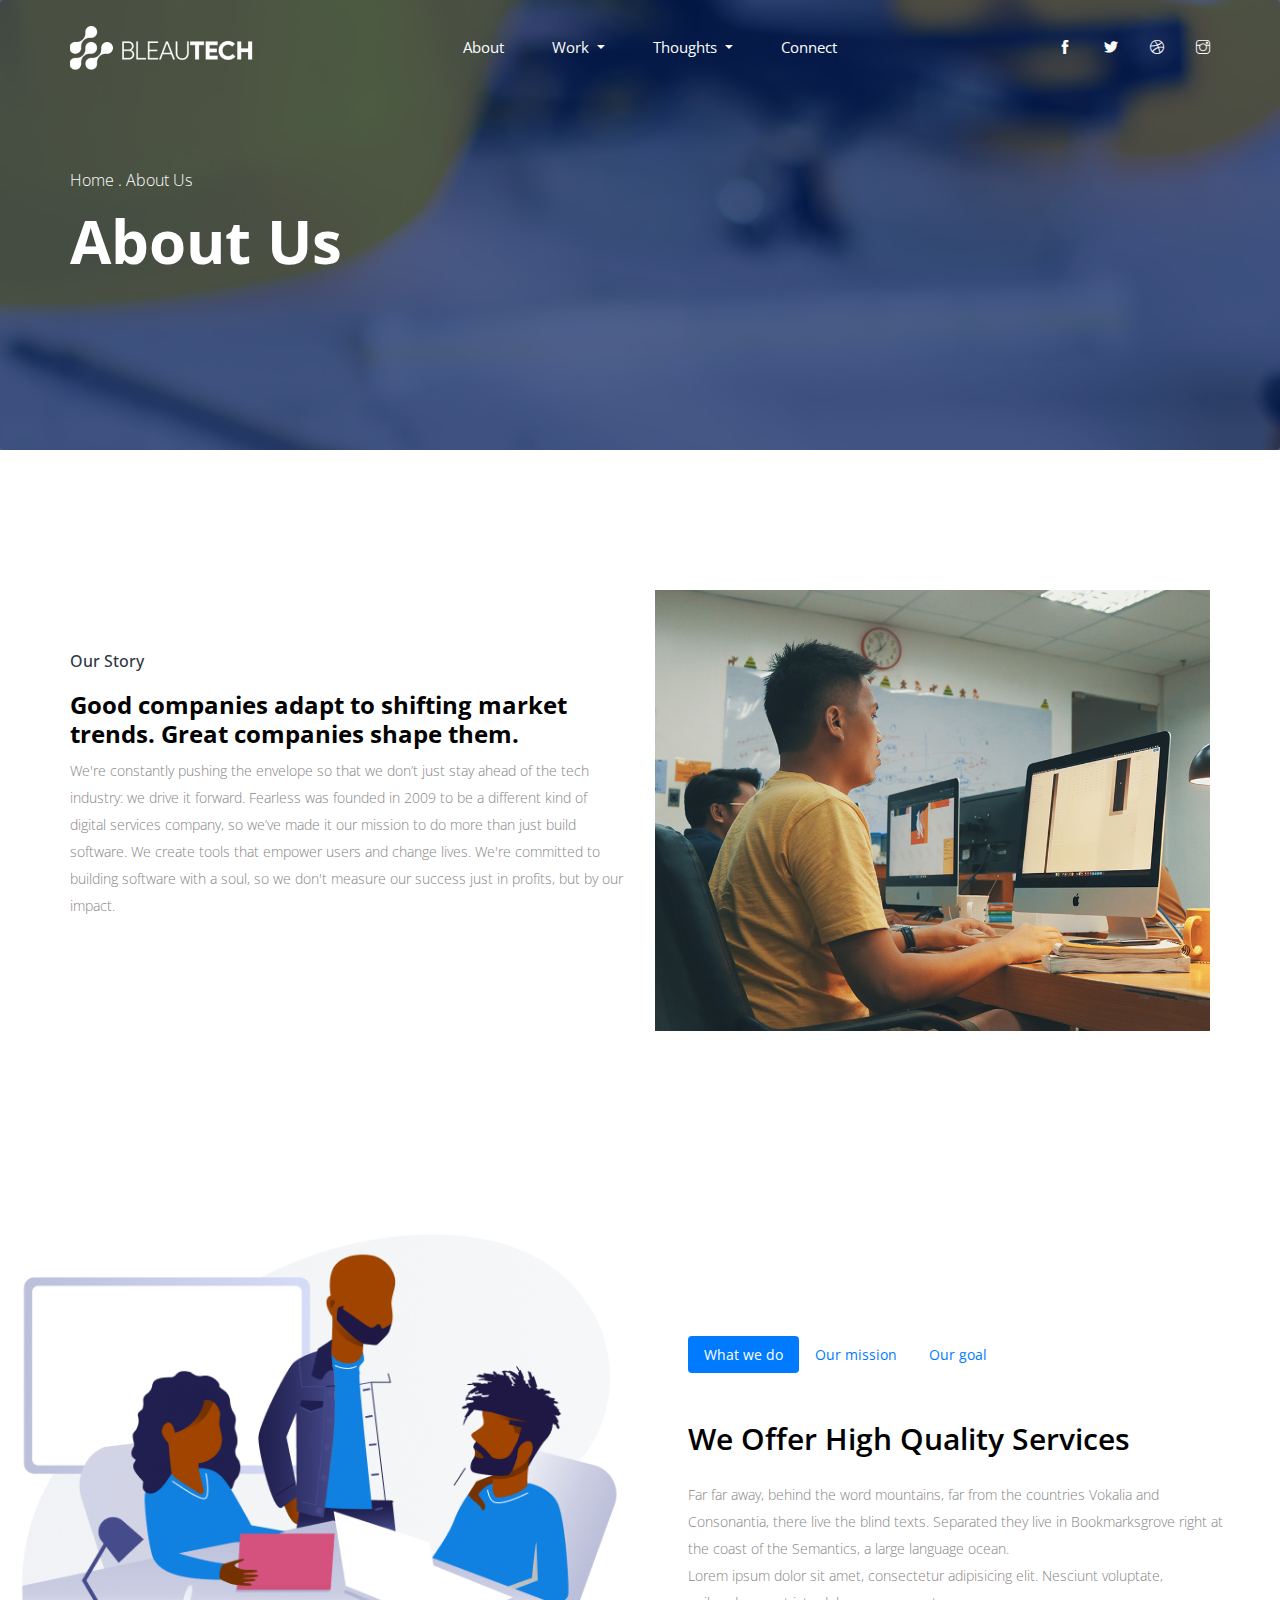
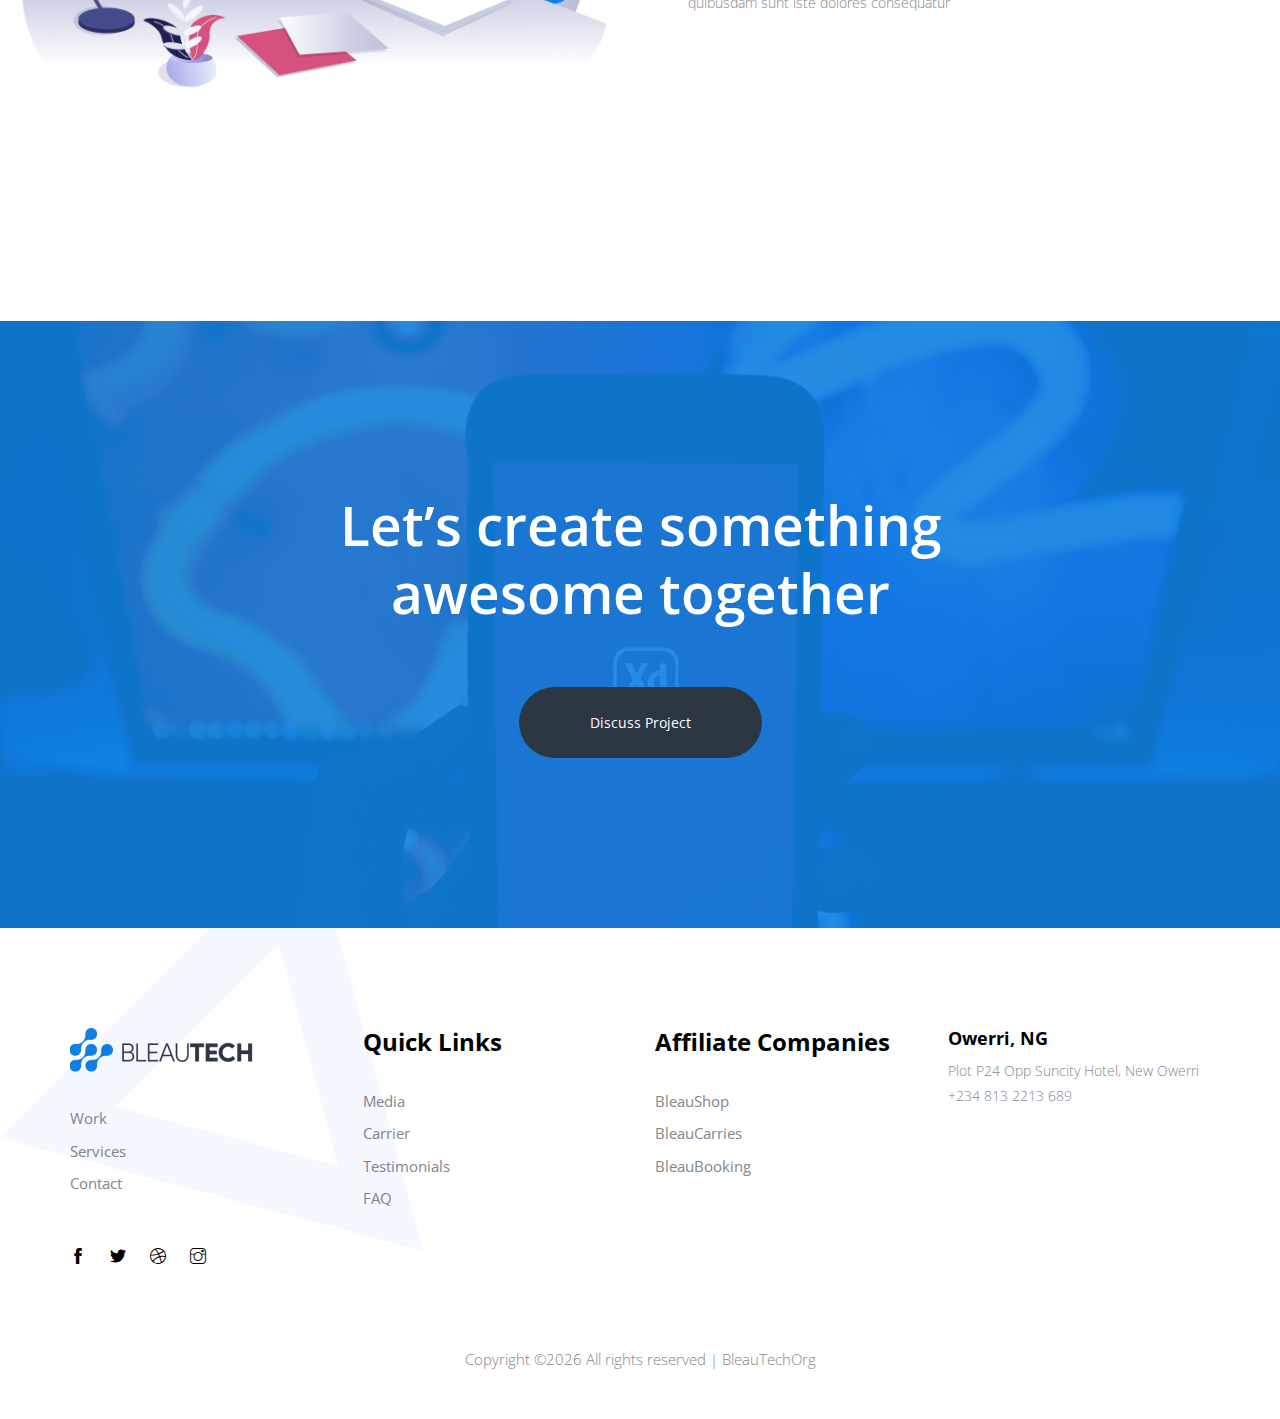
==== about.html @ 568aea18 "Merge pull request #17 from BleauTech/frontend" ====
<!DOCTYPE html>
<html lang="en">
  <head>
    <!-- Required meta tags -->
    <meta charset="utf-8" />
    <meta
      name="viewport"
      content="width=device-width, initial-scale=1, shrink-to-fit=no"
    />
    <title>Bleautech</title>
    <link rel="icon" href="img/Bleau icon.png" />
    <!-- Bootstrap CSS -->
    <link rel="stylesheet" href="css/bootstrap.min.css" />
    <!-- animate CSS -->
    <link rel="stylesheet" href="css/animate.css" />
    <!-- owl carousel CSS -->
    <link rel="stylesheet" href="css/owl.carousel.min.css" />
    <!-- themify CSS -->
    <link rel="stylesheet" href="css/themify-icons.css" />
    <!-- flaticon CSS -->
    <link rel="stylesheet" href="css/flaticon.css" />
    <!-- font awesome CSS -->
    <link rel="stylesheet" href="css/magnific-popup.css" />
    <!-- swiper CSS -->
    <link rel="stylesheet" href="css/slick.css" />
    <!-- style CSS -->
    <link rel="stylesheet" href="css/style.css" />
  </head>

  <body>
  <!--::header part start::-->
  <header class="main_menu home_menu">
    <div class="container">
      <div class="row align-items-center">
        <div class="col-lg-12">
          <nav class="navbar navbar-expand-lg navbar-light">
            <a class="navbar-brand" href="index.html">
              <img src="img/Bleaulogo 1.png" alt="logo" />
            </a>
            <button
              class="navbar-toggler"
              type="button"
              data-toggle="collapse"
              data-target="#navbarSupportedContent"
              aria-controls="navbarSupportedContent"
              aria-expanded="false"
              aria-label="Toggle navigation"
            >
              <span class="ti-menu"></span>
            </button>

            <div
              class="collapse navbar-collapse main-menu-item justify-content-center"
              id="navbarSupportedContent"
            >
              <ul class="navbar-nav align-items-center">
                <li class="nav-item">
                  <a class="nav-link" href="about.html">About</a>
                </li>
                <li class="nav-item dropdown">
                  <a
                    class="nav-link dropdown-toggle"
                    href="blog.html"
                    id="navbarDropdown"
                    role="button"
                    data-toggle="dropdown"
                    aria-haspopup="true"
                    aria-expanded="false"
                  >
                    Work
                  </a>
                  <div class="dropdown-menu" aria-labelledby="navbarDropdown">
                    <a class="dropdown-item" href="services.html">Services</a>
                    <a class="dropdown-item" href="project.html"
                      >Projects</a
                    >
                    </div>
                </li>
                <li class="nav-item dropdown">
                  <a
                    class="nav-link dropdown-toggle"
                    href="blog.html"
                    id="navbarDropdown"
                    role="button"
                    data-toggle="dropdown"
                    aria-haspopup="true"
                    aria-expanded="false"
                  >
                    Thoughts
                  </a>
                  <div class="dropdown-menu" aria-labelledby="navbarDropdown">
                    <a class="dropdown-item" href="single-blog.html">Playbook</a>
                    <a class="dropdown-item" href="blog.html"
                      >Blog</a
                    >
                    </div>
                </li>
                <li class="nav-item">
                  <a class="nav-link" href="contact.html">Connect</a>
                </li>
              </ul>
            </div>
            <div class="social_icon d-none d-lg-block">
              <a href="#"><i class="ti-facebook"></i></a>
              <a href="#"><i class="ti-twitter-alt"></i></a>
              <a href="#"><i class="ti-dribbble"></i></a>
              <a href="#"><i class="ti-instagram"></i></a>
            </div>
          </nav>
        </div>
      </div>
    </div>
  </header>
  <!-- Header part end-->

    <!-- breadcrumb start-->
    <section class="breadcrumb breadcrumb_bg align-items-center">
        <div class="container">
            <div class="row align-items-center justify-content-between">
                <div class="col-sm-6">
                    <div class="breadcrumb_tittle">
                        <p>home . about us</p>
                        <h2>about us</h2>
                    </div>
                </div>
            </div>
        </div>
    </section>
    <!-- breadcrumb start-->
  
    <!-- about part start-->
    <section class="about_part section_padding">
      <div class="container">
        <div class="row align-items-center justify-content-between">
          <div class="col-md-6">
            <div class="about_part_text">
              <h5>Our Story</h5>
              <h3>Good companies adapt to shifting market trends. Great companies shape them.</h3>
              <p>
                We're constantly pushing the envelope so that we don’t just stay ahead of the tech industry:
                 we drive it forward. Fearless was founded in 2009 to be a different kind of digital services company,
                  so we’ve made it our mission to do more than just build software. We create tools that empower users and change lives. 
                  We're committed to building software with a soul, so we don't measure our success just in profits, but by our impact.
              </p>
            </div>
          </div>
          <div class="col-md-6">
            <div class="about_part_img">
              <img src="img/creative_img.png" alt="" />
            </div>
          </div>
        </div>
      </div>
    </section>
    <!-- about part end-->

    <!-- about part start-->
    <section class="creative padding_bottom">
      <div class="container-fluid">
        <div class="row align-items-center justify-content-start">
          <div class="col-md-6 col-xl-6">
            <div class="creative_img">
              <img src="img/banner1.png" alt="" />
            </div>
          </div>
          <div class="col-md-6 ftco-animate p-md-5">
		    		<div class="row">
		          <div class="col-md-12 nav-link-wrap mb-5">
		            <div class="nav ftco-animate nav-pills" id="v-pills-tab" role="tablist" aria-orientation="vertical">
		              <a class="nav-link active" id="v-pills-whatwedo-tab" data-toggle="pill" href="#v-pills-whatwedo" role="tab" aria-controls="v-pills-whatwedo" aria-selected="true">What we do</a>

		              <a class="nav-link" id="v-pills-mission-tab" data-toggle="pill" href="#v-pills-mission" role="tab" aria-controls="v-pills-mission" aria-selected="false">Our mission</a>

		              <a class="nav-link" id="v-pills-goal-tab" data-toggle="pill" href="#v-pills-goal" role="tab" aria-controls="v-pills-goal" aria-selected="false">Our goal</a>
		            </div>
		          </div>
		          <div class="col-md-12 d-flex align-items-center">
		            
		            <div class="tab-content ftco-animate" id="v-pills-tabContent">

		              <div class="tab-pane fade show active" id="v-pills-whatwedo" role="tabpanel" aria-labelledby="v-pills-whatwedo-tab">
		              	<div>
			                <h2 class="mb-4">We Offer High Quality Services</h2>
			              	<p>Far far away, behind the word mountains, far from the countries Vokalia and Consonantia, there live the blind texts. Separated they live in Bookmarksgrove right at the coast of the Semantics, a large language ocean.</p>
			                <p>Lorem ipsum dolor sit amet, consectetur adipisicing elit. Nesciunt voluptate, quibusdam sunt iste dolores consequatur</p>
				            </div>
		              </div>

		              <div class="tab-pane fade" id="v-pills-mission" role="tabpanel" aria-labelledby="v-pills-mission-tab">
		                <div>
			                <h2 class="mb-4">Bringing Innovative Ideas to life</h2>
			              	<p>Far far away, behind the word mountains, far from the countries Vokalia and Consonantia, there live the blind texts. Separated they live in Bookmarksgrove right at the coast of the Semantics, a large language ocean.</p>
			                <p>Lorem ipsum dolor sit amet, consectetur adipisicing elit. Nesciunt voluptate, quibusdam sunt iste dolores consequatur</p>
				            </div>
		              </div>

		              <div class="tab-pane fade" id="v-pills-goal" role="tabpanel" aria-labelledby="v-pills-goal-tab">
		                <div>
			                <h2 class="mb-4">Help Our Customer</h2>
			              	<p>Far far away, behind the word mountains, far from the countries Vokalia and Consonantia, there live the blind texts. Separated they live in Bookmarksgrove right at the coast of the Semantics, a large language ocean.</p>
			                <p>Lorem ipsum dolor sit amet, consectetur adipisicing elit. Nesciunt voluptate, quibusdam sunt iste dolores consequatur</p>
				            </div>
		              </div>
		            </div>
		          </div>
		        </div>
        </div>
      </div>
    </section>
    <!-- about part end-->

 

    <!--::cta_part start::-->
    <div class="cta_part">
      <div class="container">
        <div class="row justify-content-center">
          <div class="col-lg-7">
            <div class="cta_iner">
              <h1>Let’s create something awesome together</h1>
              <a href="#" class="btn_1">Discuss project</a>
            </div>
          </div>
        </div>
      </div>
    </div>
    <!--::cta_part end::-->

    <!-- footer part start-->
    <footer class="footer-area">
      <div class="container">
        <div class="row justify-content-between">
          <div class="col-sm-6 col-md-3 col-xl-3">
            <div class="single-footer-widget footer_1">
              <a href="index.html">
                <img src="img/Bleau logo 1.png" alt="" />
              </a>
              <ul>
                <li><a href="#">Work</a></li>
                <li><a href="#">Services</a></li>
                <li><a href="#">Contact</a></li>
              </ul>
              <div class="social_icon">
                <a href="#"><i class="ti-facebook"></i></a>
                <a href="#"><i class="ti-twitter-alt"></i></a>
                <a href="#"><i class="ti-dribbble"></i></a>
                <a href="#"><i class="ti-instagram"></i></a>
              </div>
            </div>
          </div>
          <div class="col-xl-3 col-sm-6 col-md-3">
            <div class="single-footer-widget footer_2">
              <h4>Quick Links</h4>
              <ul>
                <li>
                  <a href="#">Media</a>
                </li>
                <li>
                  <a href="#">Carrier</a>
                </li>
                <li>
                  <a href="#">Testimonials</a>
                </li>
                <li>
                  <a href="#">FAQ</a>
                </li>
              </ul>
            </div>
          </div>
          <div class="col-xl-3 col-sm-6 col-md-3">
            <div class="single-footer-widget footer_2">
              <h4>Affiliate Companies</h4>
              <ul>
                <li>
                  <a href="#">BleauShop</a>
                </li>
                <li>
                  <a href="#">BleauCarries</a>
                </li>
                <li>
                  <a href="#">BleauBooking</a>
                </li>
              </ul>
            </div>
          </div>
          <div class="col-xl-3 col-sm-6 col-md-3">
            <div class="single-footer-widget footer_2">
              <div class="single_contact_info">
                <h3>Owerri, NG</h3>
                <p>Plot P24 Opp Suncity Hotel, New Owerri</p>
                <p>+234 813 2213 689</p>
              </div>
            </div>
          </div>
        </div>
      </div>
      <div class="container-fluid">
        <div class="row">
          <div class="col-lg-12">
            <div class="copyright_part_text text-center">
              <div class="row">
                <div class="col-lg-12">
                  <p class="footer-text m-0">
                    <!-- Link back to Colorlib can't be removed. Template is licensed under CC BY 3.0. -->
Copyright &copy;<script>document.write(new Date().getFullYear());</script> All rights reserved | BleauTechOrg
<!-- Link back to Colorlib can't be removed. Template is licensed under CC BY 3.0. -->
                  </p>
                </div>
              </div>
            </div>
          </div>
        </div>
      </div>
      <img src="img/animate_icon/icon_2.png" class="animation_icon_2" alt="">

    </footer>
    <!-- footer part end-->

    <!-- jquery plugins here-->
    <script src="js/jquery-1.12.1.min.js"></script>
    <!-- popper js -->
    <script src="js/popper.min.js"></script>
    <!-- bootstrap js -->
    <script src="js/bootstrap.min.js"></script>
    <!-- easing js -->
    <script src="js/jquery.magnific-popup.js"></script>
    <!-- isotope js -->
    <script src="js/isotope.pkgd.min.js"></script>
    <!-- particles js -->
    <script src="js/owl.carousel.min.js"></script>
    <script src="js/jquery.nice-select.min.js"></script>
    <!-- custom js -->
    <script src="js/custom.js"></script>
</body>
</html>
---- css/themify-icons.css ----
@font-face {
	font-family: 'themify';
	src:url('../fonts/themify.eot?-fvbane');
	src:url('../fonts/themify.eot?#iefix-fvbane') format('embedded-opentype'),
		url('../fonts/themify.woff?-fvbane') format('woff'),
		url('../fonts/themify.ttf?-fvbane') format('truetype'),
		url('../fonts/themify.svg?-fvbane#themify') format('svg');
	font-weight: normal;
	font-style: normal;
}

[class^="ti-"], [class*=" ti-"] {
	font-family: 'themify';
	speak: none;
	font-style: normal;
	font-weight: normal;
	font-variant: normal;
	text-transform: none;
	line-height: 1;

	/* Better Font Rendering =========== */
	-webkit-font-smoothing: antialiased;
	-moz-osx-font-smoothing: grayscale;
}

.ti-wand:before {
	content: "\e600";
}
.ti-volume:before {
	content: "\e601";
}
.ti-user:before {
	content: "\e602";
}
.ti-unlock:before {
	content: "\e603";
}
.ti-unlink:before {
	content: "\e604";
}
.ti-trash:before {
	content: "\e605";
}
.ti-thought:before {
	content: "\e606";
}
.ti-target:before {
	content: "\e607";
}
.ti-tag:before {
	content: "\e608";
}
.ti-tablet:before {
	content: "\e609";
}
.ti-star:before {
	content: "\e60a";
}
.ti-spray:before {
	content: "\e60b";
}
.ti-signal:before {
	content: "\e60c";
}
.ti-shopping-cart:before {
	content: "\e60d";
}
.ti-shopping-cart-full:before {
	content: "\e60e";
}
.ti-settings:before {
	content: "\e60f";
}
.ti-search:before {
	content: "\e610";
}
.ti-zoom-in:before {
	content: "\e611";
}
.ti-zoom-out:before {
	content: "\e612";
}
.ti-cut:before {
	content: "\e613";
}
.ti-ruler:before {
	content: "\e614";
}
.ti-ruler-pencil:before {
	content: "\e615";
}
.ti-ruler-alt:before {
	content: "\e616";
}
.ti-bookmark:before {
	content: "\e617";
}
.ti-bookmark-alt:before {
	content: "\e618";
}
.ti-reload:before {
	content: "\e619";
}
.ti-plus:before {
	content: "\e61a";
}
.ti-pin:before {
	content: "\e61b";
}
.ti-pencil:before {
	content: "\e61c";
}
.ti-pencil-alt:before {
	content: "\e61d";
}
.ti-paint-roller:before {
	content: "\e61e";
}
.ti-paint-bucket:before {
	content: "\e61f";
}
.ti-na:before {
	content: "\e620";
}
.ti-mobile:before {
	content: "\e621";
}
.ti-minus:before {
	content: "\e622";
}
.ti-medall:before {
	content: "\e623";
}
.ti-medall-alt:before {
	content: "\e624";
}
.ti-marker:before {
	content: "\e625";
}
.ti-marker-alt:before {
	content: "\e626";
}
.ti-arrow-up:before {
	content: "\e627";
}
.ti-arrow-right:before {
	content: "\e628";
}
.ti-arrow-left:before {
	content: "\e629";
}
.ti-arrow-down:before {
	content: "\e62a";
}
.ti-lock:before {
	content: "\e62b";
}
.ti-location-arrow:before {
	content: "\e62c";
}
.ti-link:before {
	content: "\e62d";
}
.ti-layout:before {
	content: "\e62e";
}
.ti-layers:before {
	content: "\e62f";
}
.ti-layers-alt:before {
	content: "\e630";
}
.ti-key:before {
	content: "\e631";
}
.ti-import:before {
	content: "\e632";
}
.ti-image:before {
	content: "\e633";
}
.ti-heart:before {
	content: "\e634";
}
.ti-heart-broken:before {
	content: "\e635";
}
.ti-hand-stop:before {
	content: "\e636";
}
.ti-hand-open:before {
	content: "\e637";
}
.ti-hand-drag:before {
	content: "\e638";
}
.ti-folder:before {
	content: "\e639";
}
.ti-flag:before {
	content: "\e63a";
}
.ti-flag-alt:before {
	content: "\e63b";
}
.ti-flag-alt-2:before {
	content: "\e63c";
}
.ti-eye:before {
	content: "\e63d";
}
.ti-export:before {
	content: "\e63e";
}
.ti-exchange-vertical:before {
	content: "\e63f";
}
.ti-desktop:before {
	content: "\e640";
}
.ti-cup:before {
	content: "\e641";
}
.ti-crown:before {
	content: "\e642";
}
.ti-comments:before {
	content: "\e643";
}
.ti-comment:before {
	content: "\e644";
}
.ti-comment-alt:before {
	content: "\e645";
}
.ti-close:before {
	content: "\e646";
}
.ti-clip:before {
	content: "\e647";
}
.ti-angle-up:before {
	content: "\e648";
}
.ti-angle-right:before {
	content: "\e649";
}
.ti-angle-left:before {
	content: "\e64a";
}
.ti-angle-down:before {
	content: "\e64b";
}
.ti-check:before {
	content: "\e64c";
}
.ti-check-box:before {
	content: "\e64d";
}
.ti-camera:before {
	content: "\e64e";
}
.ti-announcement:before {
	content: "\e64f";
}
.ti-brush:before {
	content: "\e650";
}
.ti-briefcase:before {
	content: "\e651";
}
.ti-bolt:before {
	content: "\e652";
}
.ti-bolt-alt:before {
	content: "\e653";
}
.ti-blackboard:before {
	content: "\e654";
}
.ti-bag:before {
	content: "\e655";
}
.ti-move:before {
	content: "\e656";
}
.ti-arrows-vertical:before {
	content: "\e657";
}
.ti-arrows-horizontal:before {
	content: "\e658";
}
.ti-fullscreen:before {
	content: "\e659";
}
.ti-arrow-top-right:before {
	content: "\e65a";
}
.ti-arrow-top-left:before {
	content: "\e65b";
}
.ti-arrow-circle-up:before {
	content: "\e65c";
}
.ti-arrow-circle-right:before {
	content: "\e65d";
}
.ti-arrow-circle-left:before {
	content: "\e65e";
}
.ti-arrow-circle-down:before {
	content: "\e65f";
}
.ti-angle-double-up:before {
	content: "\e660";
}
.ti-angle-double-right:before {
	content: "\e661";
}
.ti-angle-double-left:before {
	content: "\e662";
}
.ti-angle-double-down:before {
	content: "\e663";
}
.ti-zip:before {
	content: "\e664";
}
.ti-world:before {
	content: "\e665";
}
.ti-wheelchair:before {
	content: "\e666";
}
.ti-view-list:before {
	content: "\e667";
}
.ti-view-list-alt:before {
	content: "\e668";
}
.ti-view-grid:before {
	content: "\e669";
}
.ti-uppercase:before {
	content: "\e66a";
}
.ti-upload:before {
	content: "\e66b";
}
.ti-underline:before {
	content: "\e66c";
}
.ti-truck:before {
	content: "\e66d";
}
.ti-timer:before {
	content: "\e66e";
}
.ti-ticket:before {
	content: "\e66f";
}
.ti-thumb-up:before {
	content: "\e670";
}
.ti-thumb-down:before {
	content: "\e671";
}
.ti-text:before {
	content: "\e672";
}
.ti-stats-up:before {
	content: "\e673";
}
.ti-stats-down:before {
	content: "\e674";
}
.ti-split-v:before {
	content: "\e675";
}
.ti-split-h:before {
	content: "\e676";
}
.ti-smallcap:before {
	content: "\e677";
}
.ti-shine:before {
	content: "\e678";
}
.ti-shift-right:before {
	content: "\e679";
}
.ti-shift-left:before {
	content: "\e67a";
}
.ti-shield:before {
	content: "\e67b";
}
.ti-notepad:before {
	content: "\e67c";
}
.ti-server:before {
	content: "\e67d";
}
.ti-quote-right:before {
	content: "\e67e";
}
.ti-quote-left:before {
	content: "\e67f";
}
.ti-pulse:before {
	content: "\e680";
}
.ti-printer:before {
	content: "\e681";
}
.ti-power-off:before {
	content: "\e682";
}
.ti-plug:before {
	content: "\e683";
}
.ti-pie-chart:before {
	content: "\e684";
}
.ti-paragraph:before {
	content: "\e685";
}
.ti-panel:before {
	content: "\e686";
}
.ti-package:before {
	content: "\e687";
}
.ti-music:before {
	content: "\e688";
}
.ti-music-alt:before {
	content: "\e689";
}
.ti-mouse:before {
	content: "\e68a";
}
.ti-mouse-alt:before {
	content: "\e68b";
}
.ti-money:before {
	content: "\e68c";
}
.ti-microphone:before {
	content: "\e68d";
}
.ti-menu:before {
	content: "\e68e";
}
.ti-menu-alt:before {
	content: "\e68f";
}
.ti-map:before {
	content: "\e690";
}
.ti-map-alt:before {
	content: "\e691";
}
.ti-loop:before {
	content: "\e692";
}
.ti-location-pin:before {
	content: "\e693";
}
.ti-list:before {
	content: "\e694";
}
.ti-light-bulb:before {
	content: "\e695";
}
.ti-Italic:before {
	content: "\e696";
}
.ti-info:before {
	content: "\e697";
}
.ti-infinite:before {
	content: "\e698";
}
.ti-id-badge:before {
	content: "\e699";
}
.ti-hummer:before {
	content: "\e69a";
}
.ti-home:before {
	content: "\e69b";
}
.ti-help:before {
	content: "\e69c";
}
.ti-headphone:before {
	content: "\e69d";
}
.ti-harddrives:before {
	content: "\e69e";
}
.ti-harddrive:before {
	content: "\e69f";
}
.ti-gift:before {
	content: "\e6a0";
}
.ti-game:before {
	content: "\e6a1";
}
.ti-filter:before {
	content: "\e6a2";
}
.ti-files:before {
	content: "\e6a3";
}
.ti-file:before {
	content: "\e6a4";
}
.ti-eraser:before {
	content: "\e6a5";
}
.ti-envelope:before {
	content: "\e6a6";
}
.ti-download:before {
	content: "\e6a7";
}
.ti-direction:before {
	content: "\e6a8";
}
.ti-direction-alt:before {
	content: "\e6a9";
}
.ti-dashboard:before {
	content: "\e6aa";
}
.ti-control-stop:before {
	content: "\e6ab";
}
.ti-control-shuffle:before {
	content: "\e6ac";
}
.ti-control-play:before {
	content: "\e6ad";
}
.ti-control-pause:before {
	content: "\e6ae";
}
.ti-control-forward:before {
	content: "\e6af";
}
.ti-control-backward:before {
	content: "\e6b0";
}
.ti-cloud:before {
	content: "\e6b1";
}
.ti-cloud-up:before {
	content: "\e6b2";
}
.ti-cloud-down:before {
	content: "\e6b3";
}
.ti-clipboard:before {
	content: "\e6b4";
}
.ti-car:before {
	content: "\e6b5";
}
.ti-calendar:before {
	content: "\e6b6";
}
.ti-book:before {
	content: "\e6b7";
}
.ti-bell:before {
	content: "\e6b8";
}
.ti-basketball:before {
	content: "\e6b9";
}
.ti-bar-chart:before {
	content: "\e6ba";
}
.ti-bar-chart-alt:before {
	content: "\e6bb";
}
.ti-back-right:before {
	content: "\e6bc";
}
.ti-back-left:before {
	content: "\e6bd";
}
.ti-arrows-corner:before {
	content: "\e6be";
}
.ti-archive:before {
	content: "\e6bf";
}
.ti-anchor:before {
	content: "\e6c0";
}
.ti-align-right:before {
	content: "\e6c1";
}
.ti-align-left:before {
	content: "\e6c2";
}
.ti-align-justify:before {
	content: "\e6c3";
}
.ti-align-center:before {
	content: "\e6c4";
}
.ti-alert:before {
	content: "\e6c5";
}
.ti-alarm-clock:before {
	content: "\e6c6";
}
.ti-agenda:before {
	content: "\e6c7";
}
.ti-write:before {
	content: "\e6c8";
}
.ti-window:before {
	content: "\e6c9";
}
.ti-widgetized:before {
	content: "\e6ca";
}
.ti-widget:before {
	content: "\e6cb";
}
.ti-widget-alt:before {
	content: "\e6cc";
}
.ti-wallet:before {
	content: "\e6cd";
}
.ti-video-clapper:before {
	content: "\e6ce";
}
.ti-video-camera:before {
	content: "\e6cf";
}
.ti-vector:before {
	content: "\e6d0";
}
.ti-themify-logo:before {
	content: "\e6d1";
}
.ti-themify-favicon:before {
	content: "\e6d2";
}
.ti-themify-favicon-alt:before {
	content: "\e6d3";
}
.ti-support:before {
	content: "\e6d4";
}
.ti-stamp:before {
	content: "\e6d5";
}
.ti-split-v-alt:before {
	content: "\e6d6";
}
.ti-slice:before {
	content: "\e6d7";
}
.ti-shortcode:before {
	content: "\e6d8";
}
.ti-shift-right-alt:before {
	content: "\e6d9";
}
.ti-shift-left-alt:before {
	content: "\e6da";
}
.ti-ruler-alt-2:before {
	content: "\e6db";
}
.ti-receipt:before {
	content: "\e6dc";
}
.ti-pin2:before {
	content: "\e6dd";
}
.ti-pin-alt:before {
	content: "\e6de";
}
.ti-pencil-alt2:before {
	content: "\e6df";
}
.ti-palette:before {
	content: "\e6e0";
}
.ti-more:before {
	content: "\e6e1";
}
.ti-more-alt:before {
	content: "\e6e2";
}
.ti-microphone-alt:before {
	content: "\e6e3";
}
.ti-magnet:before {
	content: "\e6e4";
}
.ti-line-double:before {
	content: "\e6e5";
}
.ti-line-dotted:before {
	content: "\e6e6";
}
.ti-line-dashed:before {
	content: "\e6e7";
}
.ti-layout-width-full:before {
	content: "\e6e8";
}
.ti-layout-width-default:before {
	content: "\e6e9";
}
.ti-layout-width-default-alt:before {
	content: "\e6ea";
}
.ti-layout-tab:before {
	content: "\e6eb";
}
.ti-layout-tab-window:before {
	content: "\e6ec";
}
.ti-layout-tab-v:before {
	content: "\e6ed";
}
.ti-layout-tab-min:before {
	content: "\e6ee";
}
.ti-layout-slider:before {
	content: "\e6ef";
}
.ti-layout-slider-alt:before {
	content: "\e6f0";
}
.ti-layout-sidebar-right:before {
	content: "\e6f1";
}
.ti-layout-sidebar-none:before {
	content: "\e6f2";
}
.ti-layout-sidebar-left:before {
	content: "\e6f3";
}
.ti-layout-placeholder:before {
	content: "\e6f4";
}
.ti-layout-menu:before {
	content: "\e6f5";
}
.ti-layout-menu-v:before {
	content: "\e6f6";
}
.ti-layout-menu-separated:before {
	content: "\e6f7";
}
.ti-layout-menu-full:before {
	content: "\e6f8";
}
.ti-layout-media-right-alt:before {
	content: "\e6f9";
}
.ti-layout-media-right:before {
	content: "\e6fa";
}
.ti-layout-media-overlay:before {
	content: "\e6fb";
}
.ti-layout-media-overlay-alt:before {
	content: "\e6fc";
}
.ti-layout-media-overlay-alt-2:before {
	content: "\e6fd";
}
.ti-layout-media-left-alt:before {
	content: "\e6fe";
}
.ti-layout-media-left:before {
	content: "\e6ff";
}
.ti-layout-media-center-alt:before {
	content: "\e700";
}
.ti-layout-media-center:before {
	content: "\e701";
}
.ti-layout-list-thumb:before {
	content: "\e702";
}
.ti-layout-list-thumb-alt:before {
	content: "\e703";
}
.ti-layout-list-post:before {
	content: "\e704";
}
.ti-layout-list-large-image:before {
	content: "\e705";
}
.ti-layout-line-solid:before {
	content: "\e706";
}
.ti-layout-grid4:before {
	content: "\e707";
}
.ti-layout-grid3:before {
	content: "\e708";
}
.ti-layout-grid2:before {
	content: "\e709";
}
.ti-layout-grid2-thumb:before {
	content: "\e70a";
}
.ti-layout-cta-right:before {
	content: "\e70b";
}
.ti-layout-cta-left:before {
	content: "\e70c";
}
.ti-layout-cta-center:before {
	content: "\e70d";
}
.ti-layout-cta-btn-right:before {
	content: "\e70e";
}
.ti-layout-cta-btn-left:before {
	content: "\e70f";
}
.ti-layout-column4:before {
	content: "\e710";
}
.ti-layout-column3:before {
	content: "\e711";
}
.ti-layout-column2:before {
	content: "\e712";
}
.ti-layout-accordion-separated:before {
	content: "\e713";
}
.ti-layout-accordion-merged:before {
	content: "\e714";
}
.ti-layout-accordion-list:before {
	content: "\e715";
}
.ti-ink-pen:before {
	content: "\e716";
}
.ti-info-alt:before {
	content: "\e717";
}
.ti-help-alt:before {
	content: "\e718";
}
.ti-headphone-alt:before {
	content: "\e719";
}
.ti-hand-point-up:before {
	content: "\e71a";
}
.ti-hand-point-right:before {
	content: "\e71b";
}
.ti-hand-point-left:before {
	content: "\e71c";
}
.ti-hand-point-down:before {
	content: "\e71d";
}
.ti-gallery:before {
	content: "\e71e";
}
.ti-face-smile:before {
	content: "\e71f";
}
.ti-face-sad:before {
	content: "\e720";
}
.ti-credit-card:before {
	content: "\e721";
}
.ti-control-skip-forward:before {
	content: "\e722";
}
.ti-control-skip-backward:before {
	content: "\e723";
}
.ti-control-record:before {
	content: "\e724";
}
.ti-control-eject:before {
	content: "\e725";
}
.ti-comments-smiley:before {
	content: "\e726";
}
.ti-brush-alt:before {
	content: "\e727";
}
.ti-youtube:before {
	content: "\e728";
}
.ti-vimeo:before {
	content: "\e729";
}
.ti-twitter:before {
	content: "\e72a";
}
.ti-time:before {
	content: "\e72b";
}
.ti-tumblr:before {
	content: "\e72c";
}
.ti-skype:before {
	content: "\e72d";
}
.ti-share:before {
	content: "\e72e";
}
.ti-share-alt:before {
	content: "\e72f";
}
.ti-rocket:before {
	content: "\e730";
}
.ti-pinterest:before {
	content: "\e731";
}
.ti-new-window:before {
	content: "\e732";
}
.ti-microsoft:before {
	content: "\e733";
}
.ti-list-ol:before {
	content: "\e734";
}
.ti-linkedin:before {
	content: "\e735";
}
.ti-layout-sidebar-2:before {
	content: "\e736";
}
.ti-layout-grid4-alt:before {
	content: "\e737";
}
.ti-layout-grid3-alt:before {
	content: "\e738";
}
.ti-layout-grid2-alt:before {
	content: "\e739";
}
.ti-layout-column4-alt:before {
	content: "\e73a";
}
.ti-layout-column3-alt:before {
	content: "\e73b";
}
.ti-layout-column2-alt:before {
	content: "\e73c";
}
.ti-instagram:before {
	content: "\e73d";
}
.ti-google:before {
	content: "\e73e";
}
.ti-github:before {
	content: "\e73f";
}
.ti-flickr:before {
	content: "\e740";
}
.ti-facebook:before {
	content: "\e741";
}
.ti-dropbox:before {
	content: "\e742";
}
.ti-dribbble:before {
	content: "\e743";
}
.ti-apple:before {
	content: "\e744";
}
.ti-android:before {
	content: "\e745";
}
.ti-save:before {
	content: "\e746";
}
.ti-save-alt:before {
	content: "\e747";
}
.ti-yahoo:before {
	content: "\e748";
}
.ti-wordpress:before {
	content: "\e749";
}
.ti-vimeo-alt:before {
	content: "\e74a";
}
.ti-twitter-alt:before {
	content: "\e74b";
}
.ti-tumblr-alt:before {
	content: "\e74c";
}
.ti-trello:before {
	content: "\e74d";
}
.ti-stack-overflow:before {
	content: "\e74e";
}
.ti-soundcloud:before {
	content: "\e74f";
}
.ti-sharethis:before {
	content: "\e750";
}
.ti-sharethis-alt:before {
	content: "\e751";
}
.ti-reddit:before {
	content: "\e752";
}
.ti-pinterest-alt:before {
	content: "\e753";
}
.ti-microsoft-alt:before {
	content: "\e754";
}
.ti-linux:before {
	content: "\e755";
}
.ti-jsfiddle:before {
	content: "\e756";
}
.ti-joomla:before {
	content: "\e757";
}
.ti-html5:before {
	content: "\e758";
}
.ti-flickr-alt:before {
	content: "\e759";
}
.ti-email:before {
	content: "\e75a";
}
.ti-drupal:before {
	content: "\e75b";
}
.ti-dropbox-alt:before {
	content: "\e75c";
}
.ti-css3:before {
	content: "\e75d";
}
.ti-rss:before {
	content: "\e75e";
}
.ti-rss-alt:before {
	content: "\e75f";
}
---- css/flaticon.css ----
/*
  	Flaticon icon font: Flaticon
  	Creation date: 14/07/2019 12:16
  	*/

@font-face {
  font-family: "Flaticon";
  src: url("../fonts/Flaticon.eot");
  src: url("../fonts/Flaticon.eot?#iefix") format("embedded-opentype"),
       url("../fonts/Flaticon.woff2") format("woff2"),
       url("../fonts/Flaticon.woff") format("woff"),
       url("../fonts/Flaticon.ttf") format("truetype"),
       url("../fonts/Flaticon.svg#Flaticon") format("svg");
  font-weight: normal;
  font-style: normal;
}

@media screen and (-webkit-min-device-pixel-ratio:0) {
  @font-face {
    font-family: "Flaticon";
    src: url("./Flaticon.svg#Flaticon") format("svg");
  }
}

[class^="flaticon-"]:before, [class*=" flaticon-"]:before,
[class^="flaticon-"]:after, [class*=" flaticon-"]:after {   
  font-family: Flaticon;
  font-style: normal;
}

.flaticon-drop:before { content: "\f100"; }
.flaticon-ui:before { content: "\f101"; }
.flaticon-left-arrow:before { content: "\f102"; }
.flaticon-arrow-pointing-to-right:before { content: "\f103"; }
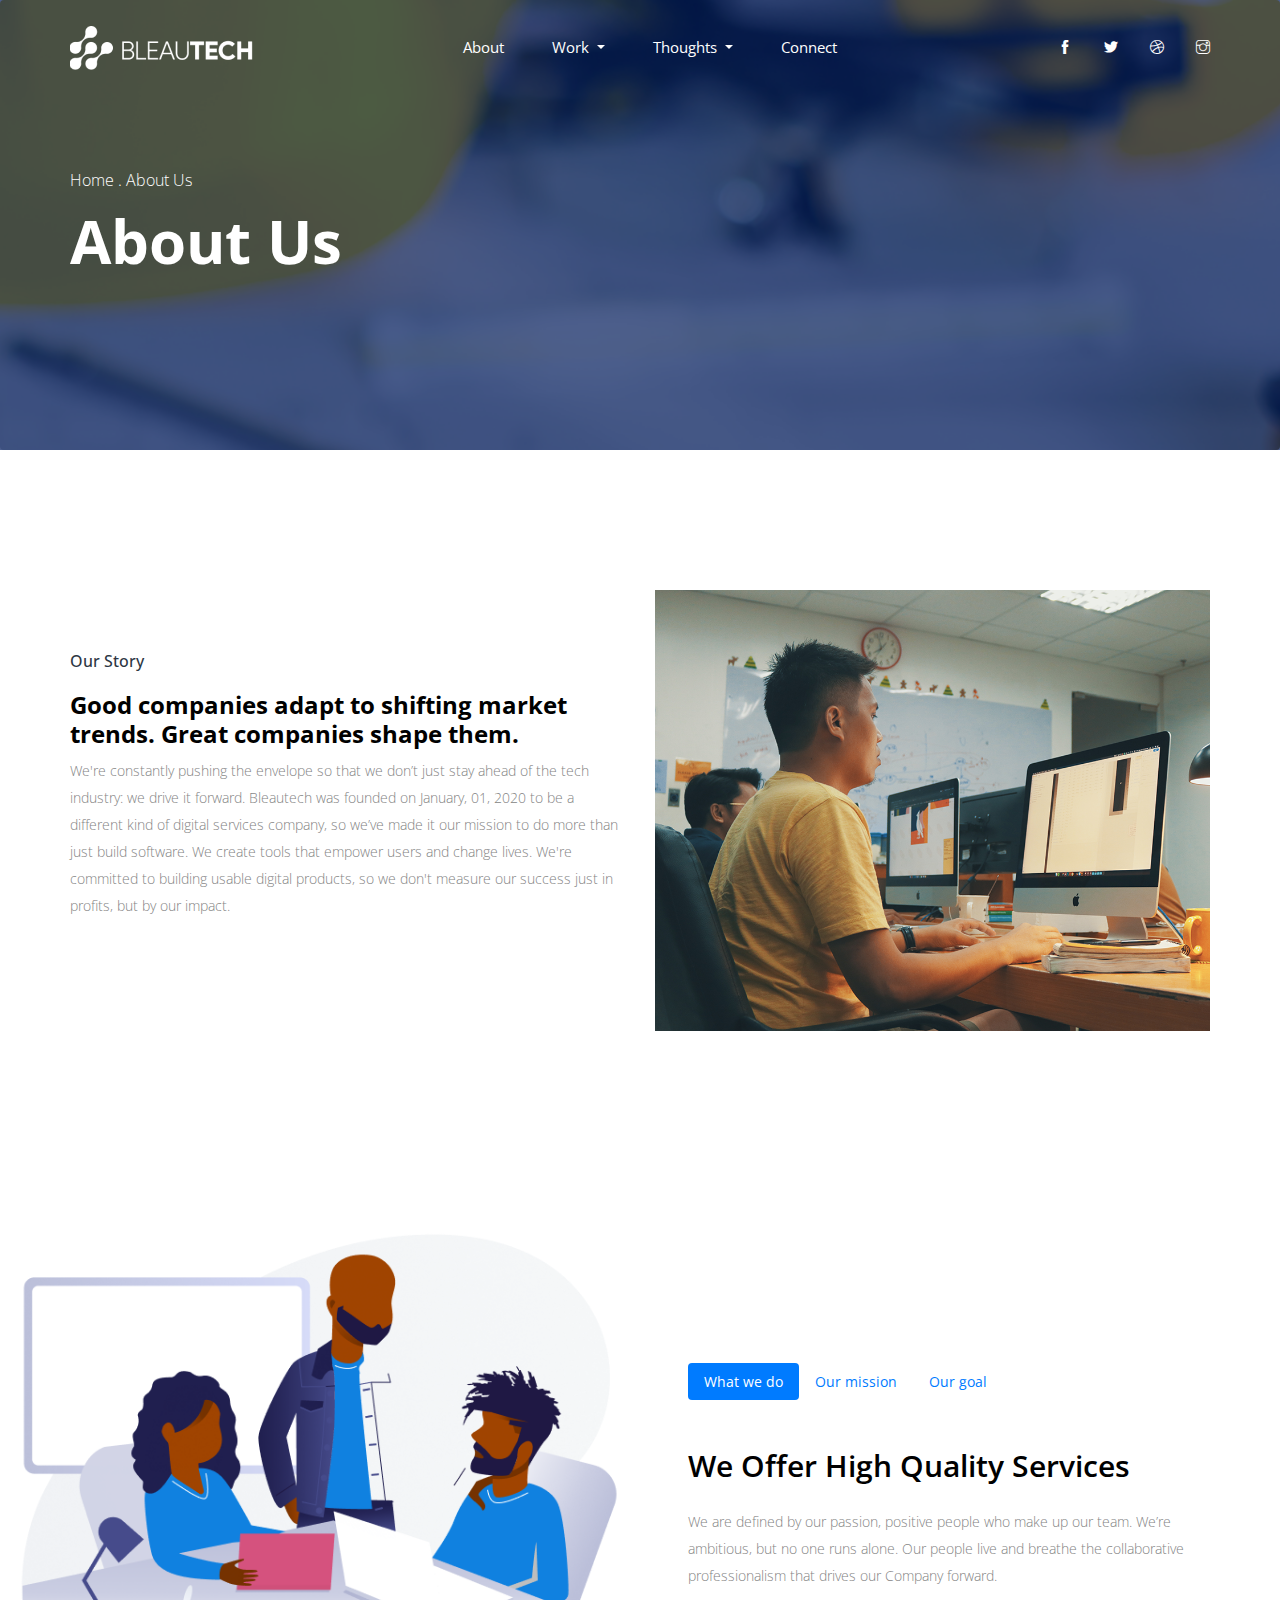
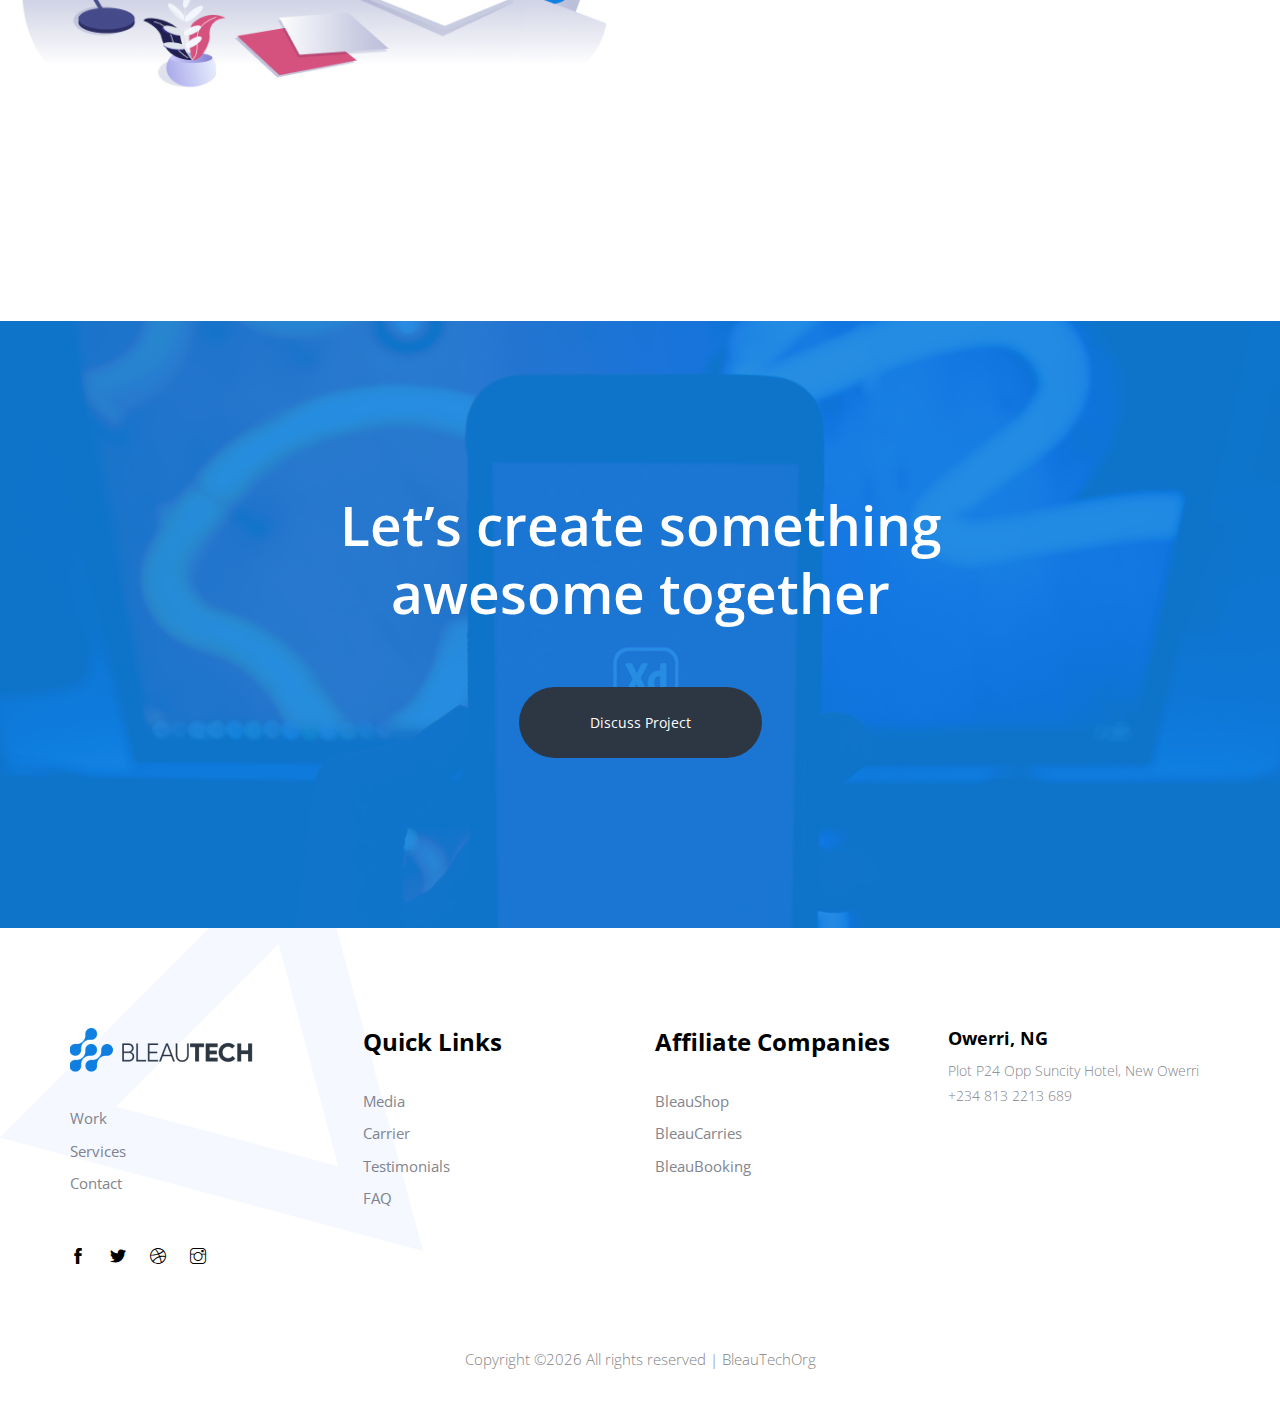
==== commit 8d227b2f: "Merge pull request #19 from BleauTech/frontend" ====
--- a/about.html
+++ b/about.html
@@ -89,8 +89,8 @@
                     Thoughts
                   </a>
                   <div class="dropdown-menu" aria-labelledby="navbarDropdown">
-                    <a class="dropdown-item" href="single-blog.html">Playbook</a>
-                    <a class="dropdown-item" href="blog.html"
+                    <a class="dropdown-item" href="#">Playbook</a>
+                    <a class="dropdown-item" href="#"
                       >Blog</a
                     >
                     </div>
@@ -138,9 +138,9 @@
               <h3>Good companies adapt to shifting market trends. Great companies shape them.</h3>
               <p>
                 We're constantly pushing the envelope so that we don’t just stay ahead of the tech industry:
-                 we drive it forward. Fearless was founded in 2009 to be a different kind of digital services company,
+                 we drive it forward. Bleautech was founded on January, 01, 2020 to be a different kind of digital services company,
                   so we’ve made it our mission to do more than just build software. We create tools that empower users and change lives. 
-                  We're committed to building software with a soul, so we don't measure our success just in profits, but by our impact.
+                  We're committed to building usable digital products, so we don't measure our success just in profits, but by our impact.
               </p>
             </div>
           </div>
@@ -181,24 +181,27 @@
 		              <div class="tab-pane fade show active" id="v-pills-whatwedo" role="tabpanel" aria-labelledby="v-pills-whatwedo-tab">
 		              	<div>
 			                <h2 class="mb-4">We Offer High Quality Services</h2>
-			              	<p>Far far away, behind the word mountains, far from the countries Vokalia and Consonantia, there live the blind texts. Separated they live in Bookmarksgrove right at the coast of the Semantics, a large language ocean.</p>
-			                <p>Lorem ipsum dolor sit amet, consectetur adipisicing elit. Nesciunt voluptate, quibusdam sunt iste dolores consequatur</p>
+			              	<p>We are defined by our passion, positive people who make up our team. We’re
+                        ambitious, but no one runs alone. Our people live and breathe the collaborative
+                        professionalism that drives our Company forward.</p>
 				            </div>
 		              </div>
 
 		              <div class="tab-pane fade" id="v-pills-mission" role="tabpanel" aria-labelledby="v-pills-mission-tab">
 		                <div>
 			                <h2 class="mb-4">Bringing Innovative Ideas to life</h2>
-			              	<p>Far far away, behind the word mountains, far from the countries Vokalia and Consonantia, there live the blind texts. Separated they live in Bookmarksgrove right at the coast of the Semantics, a large language ocean.</p>
-			                <p>Lorem ipsum dolor sit amet, consectetur adipisicing elit. Nesciunt voluptate, quibusdam sunt iste dolores consequatur</p>
+			              	<p>We're serious about changing the world. Bleautech was found to be a different kind of digital services company,
+                         so we’ve made it our mission to do more than just build software. We create tools that empower users and change lives. 
+                         We're committed bringing innovative ideas to life, so we don't measure our success just in profits, but by our impact.</p>
 				            </div>
 		              </div>
 
 		              <div class="tab-pane fade" id="v-pills-goal" role="tabpanel" aria-labelledby="v-pills-goal-tab">
 		                <div>
-			                <h2 class="mb-4">Help Our Customer</h2>
-			              	<p>Far far away, behind the word mountains, far from the countries Vokalia and Consonantia, there live the blind texts. Separated they live in Bookmarksgrove right at the coast of the Semantics, a large language ocean.</p>
-			                <p>Lorem ipsum dolor sit amet, consectetur adipisicing elit. Nesciunt voluptate, quibusdam sunt iste dolores consequatur</p>
+			                <h2 class="mb-4">To Help All kinds of Businesses</h2>
+			              	<p>Our goal is to ensure that good usable softwares are designed and built for people. We help both small, mid-scale and large business grow 
+                      by giving them the voice they need in order to be noticed by their audience.
+                      </p>
 				            </div>
 		              </div>
 		            </div>
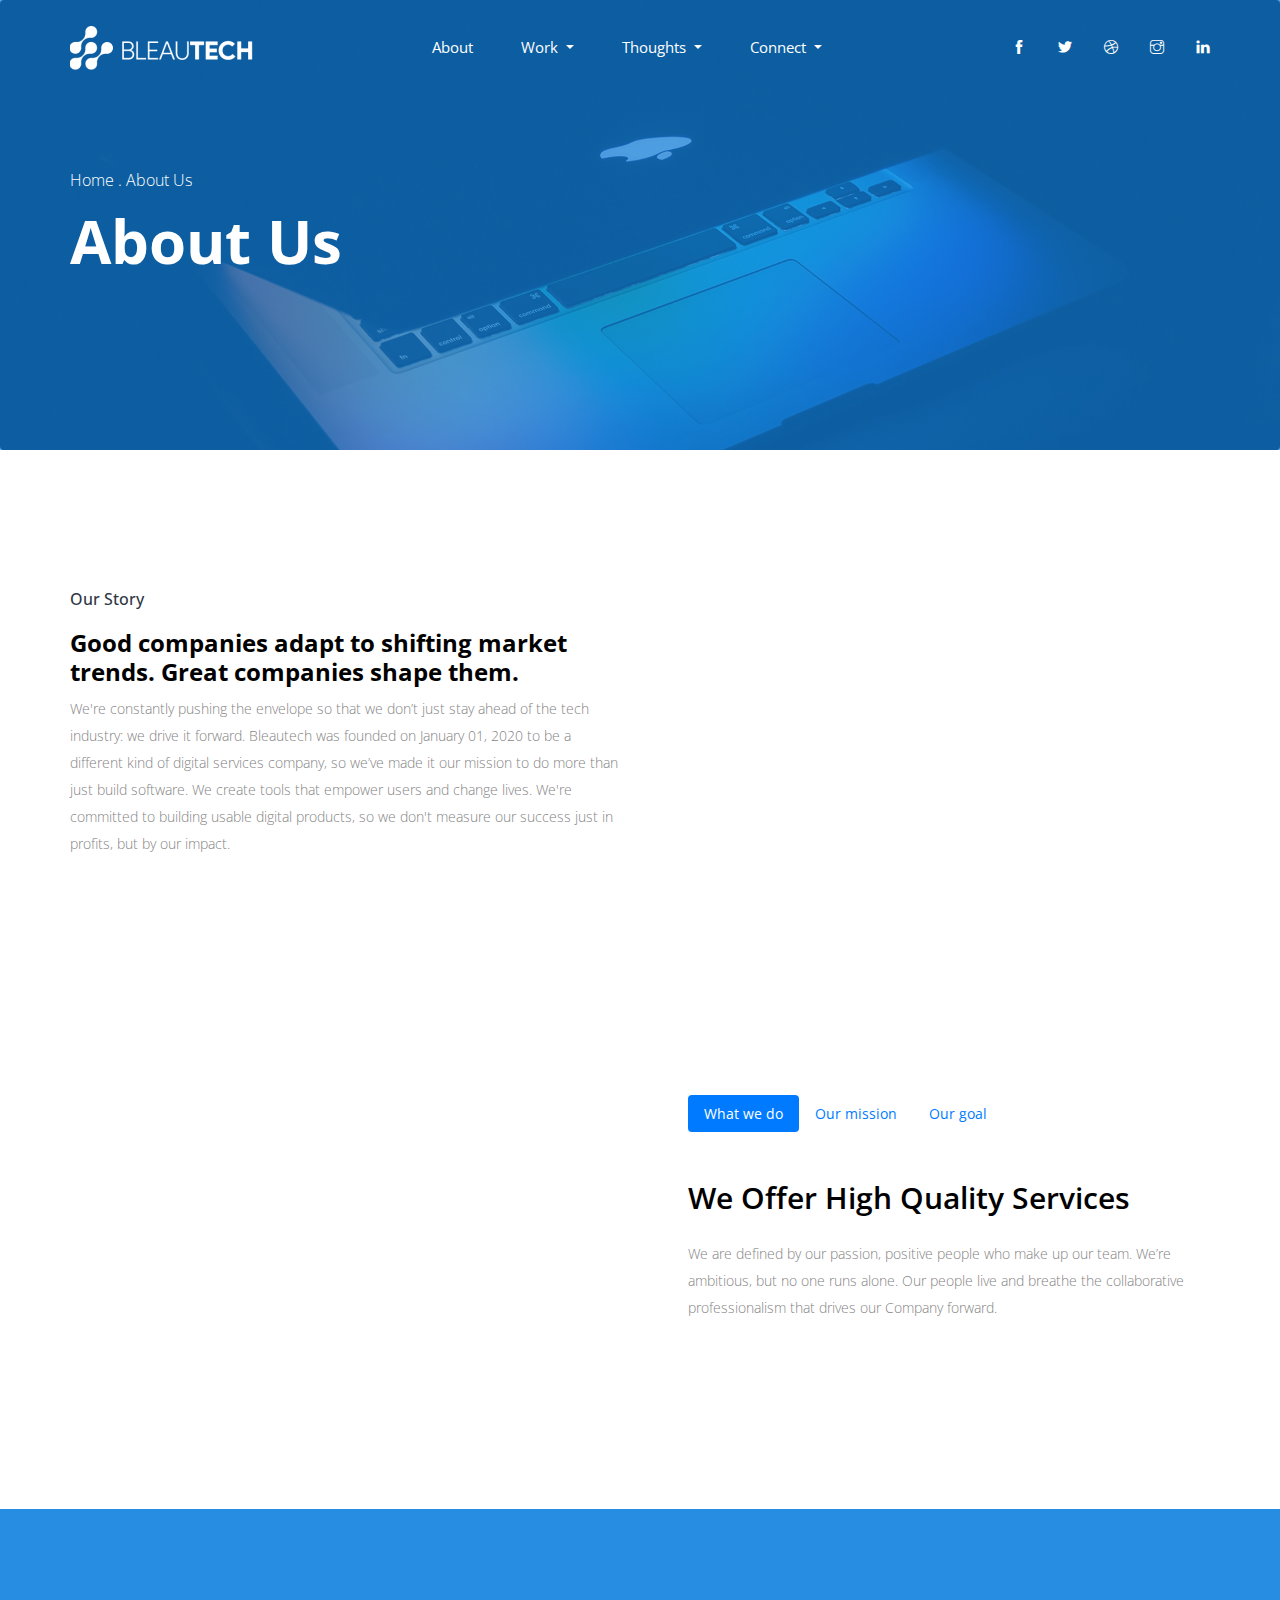
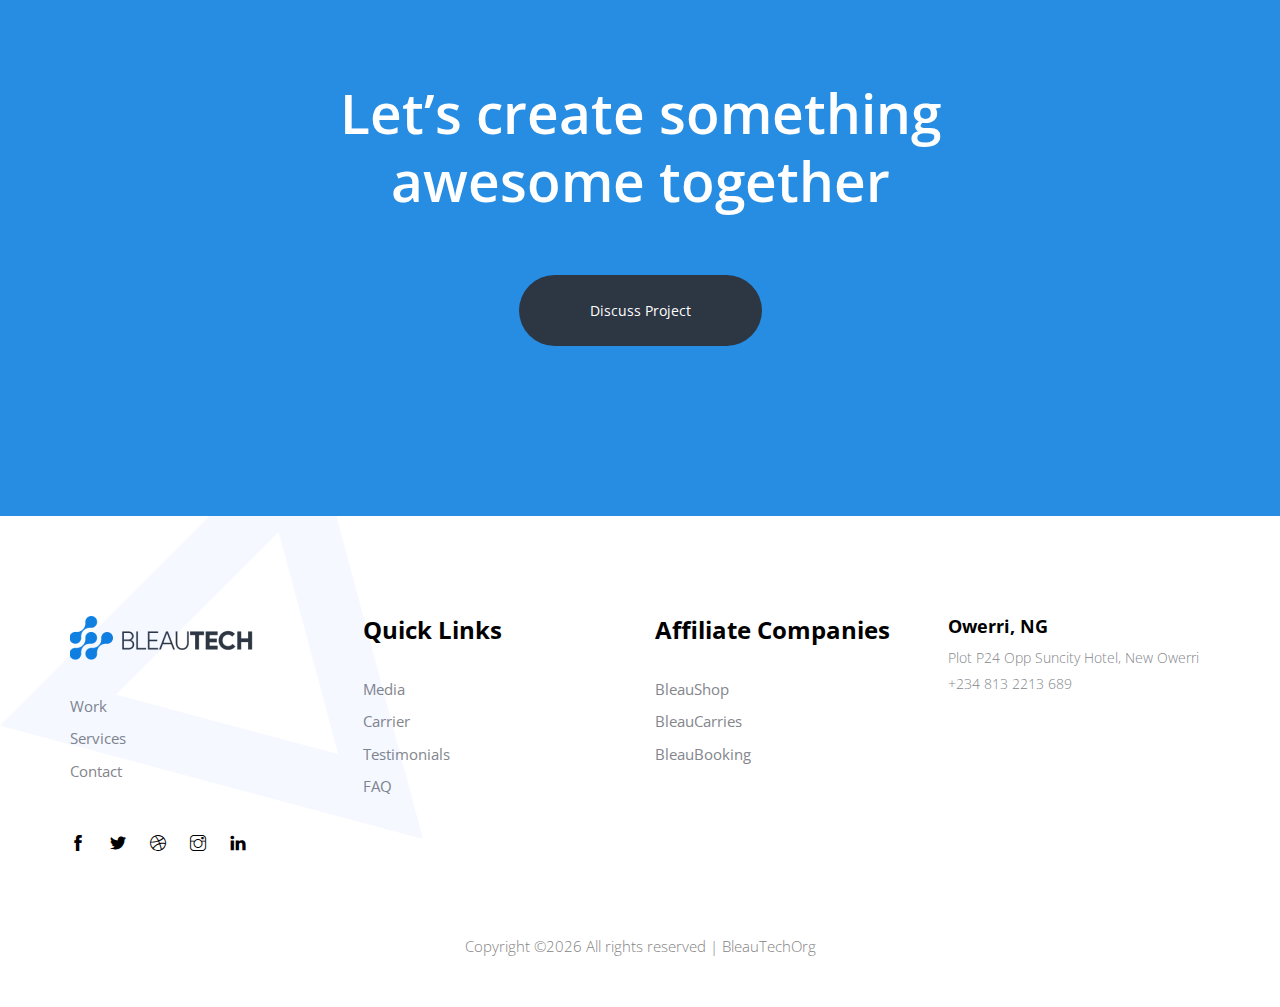
==== commit 7c5f522b: "Update connect" ====
--- a/about.html
+++ b/about.html
@@ -95,8 +95,24 @@
                     >
                     </div>
                 </li>
-                <li class="nav-item">
-                  <a class="nav-link" href="contact.html">Connect</a>
+                <li class="nav-item dropdown">
+                  <a
+                    class="nav-link dropdown-toggle"
+                    href="blog.html"
+                    id="navbarDropdown"
+                    role="button"
+                    data-toggle="dropdown"
+                    aria-haspopup="true"
+                    aria-expanded="false"
+                  >
+                    Connect
+                  </a>
+                  <div class="dropdown-menu" aria-labelledby="navbarDropdown">
+                    <a class="dropdown-item" href="#">Careers</a>
+                    <a class="dropdown-item" href="contact.html"
+                      >Contact Us</a
+                    >
+                    </div>
                 </li>
               </ul>
             </div>
@@ -105,12 +121,14 @@
               <a href="#"><i class="ti-twitter-alt"></i></a>
               <a href="#"><i class="ti-dribbble"></i></a>
               <a href="#"><i class="ti-instagram"></i></a>
+              <a href="#"><i class="ti-linkedin"></i></a>
             </div>
           </nav>
         </div>
       </div>
     </div>
   </header>
+
   <!-- Header part end-->
 
     <!-- breadcrumb start-->
@@ -138,7 +156,7 @@
               <h3>Good companies adapt to shifting market trends. Great companies shape them.</h3>
               <p>
                 We're constantly pushing the envelope so that we don’t just stay ahead of the tech industry:
-                 we drive it forward. Bleautech was founded on January, 01, 2020 to be a different kind of digital services company,
+                 we drive it forward. Bleautech was founded on January 01, 2020 to be a different kind of digital services company,
                   so we’ve made it our mission to do more than just build software. We create tools that empower users and change lives. 
                   We're committed to building usable digital products, so we don't measure our success just in profits, but by our impact.
               </p>
@@ -146,7 +164,7 @@
           </div>
           <div class="col-md-6">
             <div class="about_part_img">
-              <img src="img/creative_img.png" alt="" />
+              <img src="img/banner3.jpg" alt="" />
             </div>
           </div>
         </div>
@@ -160,7 +178,7 @@
         <div class="row align-items-center justify-content-start">
           <div class="col-md-6 col-xl-6">
             <div class="creative_img">
-              <img src="img/banner1.png" alt="" />
+              <img src="img/banner2.png" alt="" />
             </div>
           </div>
           <div class="col-md-6 ftco-animate p-md-5">
@@ -191,7 +209,7 @@
 		                <div>
 			                <h2 class="mb-4">Bringing Innovative Ideas to life</h2>
 			              	<p>We're serious about changing the world. Bleautech was found to be a different kind of digital services company,
-                         so we’ve made it our mission to do more than just build software. We create tools that empower users and change lives. 
+                         so we’ve made it our mission to do more than just build softwares. We create tools that empower users and change lives. 
                          We're committed bringing innovative ideas to life, so we don't measure our success just in profits, but by our impact.</p>
 				            </div>
 		              </div>
@@ -221,7 +239,7 @@
           <div class="col-lg-7">
             <div class="cta_iner">
               <h1>Let’s create something awesome together</h1>
-              <a href="#" class="btn_1">Discuss project</a>
+              <a href="contact.html" class="btn_1">Discuss project</a>
             </div>
           </div>
         </div>
@@ -248,6 +266,7 @@
                 <a href="#"><i class="ti-twitter-alt"></i></a>
                 <a href="#"><i class="ti-dribbble"></i></a>
                 <a href="#"><i class="ti-instagram"></i></a>
+                <a href="#"><i class="ti-linkedin"></i></a>
               </div>
             </div>
           </div>
--- a/css/style.css
+++ b/css/style.css
@@ -3555,7 +3555,7 @@
 .cta_part {
   position: relative;
   z-index: 1;
-  background-image: url("../img/cta_bg.png");
+  background-image: url("../img/banner3.jpg");
   background-position: center;
   background-repeat: no-repeat;
   background-size: cover;
@@ -6138,7 +6138,7 @@
 
 /* line 1, /Applications/MAMP/htdocs/palash/cl/july 2019/192 Agency/192 Agency html/sass/_breadcrumb.scss */
 .breadcrumb_bg {
-  background-image: url("../img/breadcrumb.png");
+  background-image: url("../img/banner_img.png");
   background-position: center;
   background-repeat: no-repeat;
   background-size: cover;
@@ -6158,7 +6158,7 @@
   top: 0;
   width: 100%;
   height: 100%;
-  background-color: #001b5e;
+  background-color: #1081E0;
   content: "";
   opacity: 0.7;
   z-index: -1;
